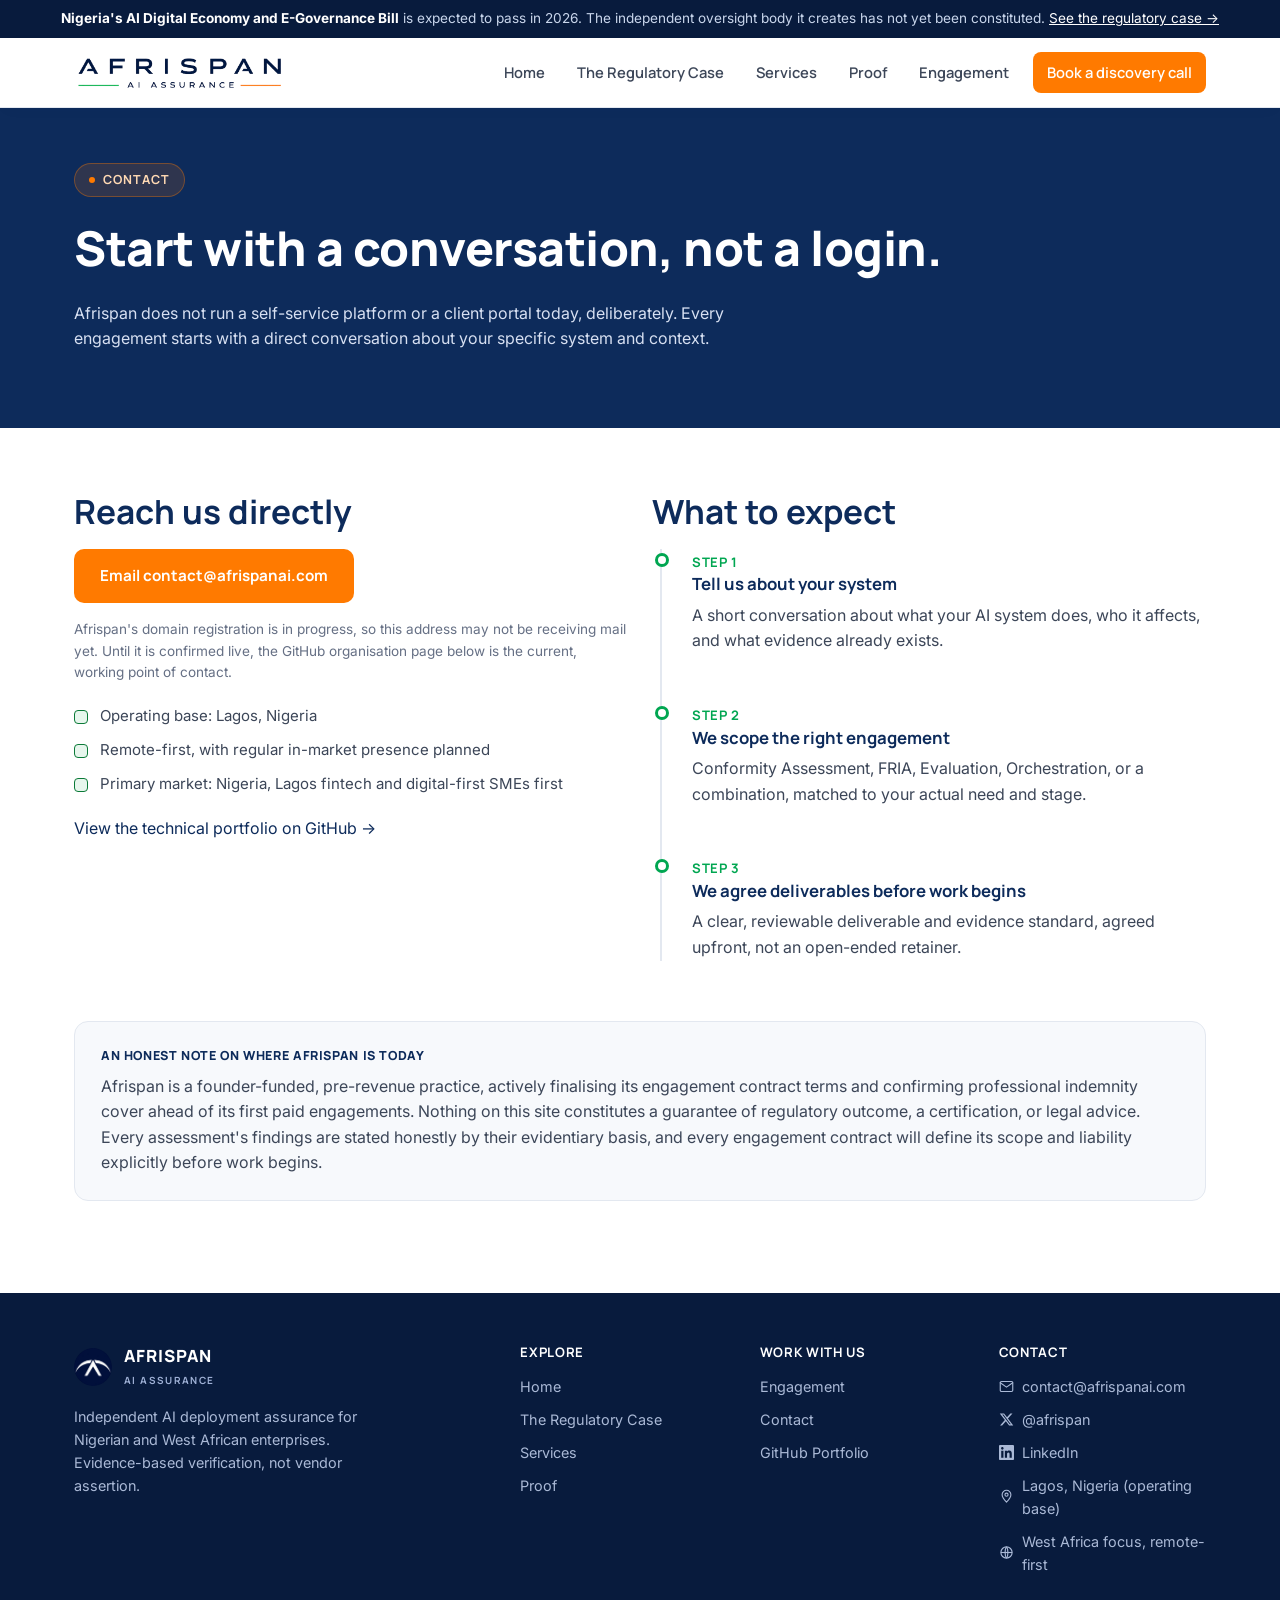
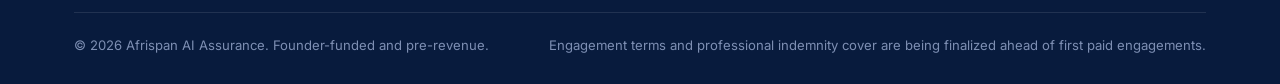
==== contact.html @ 1dac9710 "Remove logo background for a seamless header blend The cropped wordmark still carried a flat near-wh" ====
<!doctype html>
<html lang="en">
<head>
<meta charset="utf-8">
<meta name="viewport" content="width=device-width, initial-scale=1">
<title>Contact | Afrispan AI Assurance</title>
<meta name="description" content="Start a conversation about your AI system with Afrispan AI Assurance. No client portal, no signup form, just a direct discovery conversation.">
<link rel="icon" type="image/png" sizes="32x32" href="assets/images/favicon-32.png">
<link rel="icon" type="image/png" sizes="16x16" href="assets/images/favicon-16.png">
<link rel="apple-touch-icon" sizes="180x180" href="assets/images/favicon-180.png">
<meta property="og:title" content="Contact | Afrispan AI Assurance">
<meta property="og:description" content="Start a conversation about your AI system with Afrispan AI Assurance. No client portal, no signup form, just a direct discovery conversation.">
<meta property="og:type" content="website">
<meta property="og:image" content="assets/images/favicon-512.png">
<link rel="preconnect" href="https://fonts.googleapis.com">
<link rel="preconnect" href="https://fonts.gstatic.com" crossorigin>
<link href="https://fonts.googleapis.com/css2?family=Manrope:wght@500;600;700;800&family=Inter:wght@400;500;600;700&family=Source+Serif+4:opsz,wght@8..60,400;8..60,600&display=swap" rel="stylesheet">
<link rel="stylesheet" href="css/style.css">
</head>
<body>
<a class="skip-link" href="#main">Skip to content</a>
<div class="status-banner">
  <span><strong>Nigeria's AI Digital Economy and E-Governance Bill</strong> is expected to pass in 2026. The independent oversight body it creates has not yet been constituted. <a href="regulatory-case.html" style="color:#fff;text-decoration:underline;">See the regulatory case &rarr;</a></span>
</div>
<header class="site-header">
  <div class="nav-inner">
    <a class="brand" href="index.html" aria-label="Afrispan AI Assurance home">
      <img class="wordmark" src="assets/images/afrispan-wordmark-new-light-transparent.png" alt="Afrispan AI Assurance">
    </a>
    <button class="nav-toggle" aria-label="Toggle navigation" aria-expanded="false">
      <svg viewBox="0 0 24 24" fill="none" stroke="currentColor" stroke-width="2" stroke-linecap="round"><line x1="3" y1="6" x2="21" y2="6"/><line x1="3" y1="12" x2="21" y2="12"/><line x1="3" y1="18" x2="21" y2="18"/></svg>
    </button>
    <nav class="primary-nav" aria-label="Primary">
      <a href="index.html">Home</a>
      <a href="regulatory-case.html">The Regulatory Case</a>
      <a href="services.html">Services</a>
      <a href="proof.html">Proof</a>
      <a href="engagement.html">Engagement</a>
      <a class="nav-cta" href="contact.html">Book a discovery call</a>
    </nav>
  </div>
</header>
<main id="main">

<section class="hero-page section-navy">
  <div class="container">
    <span class="eyebrow">Contact</span>
    <h1>Start with a conversation, not a login.</h1>
    <p class="lede">Afrispan does not run a self-service platform or a client portal today, deliberately. Every engagement starts with a direct conversation about your specific system and context.</p>
  </div>
</section>

<section>
  <div class="container">
    <div class="grid grid-2">
      <div>
        <h2>Reach us directly</h2>
        <p><a class="btn btn-primary" href="mailto:contact@afrispanai.com">Email contact@afrispanai.com</a></p>
        <p class="small-note">Afrispan's domain registration is in progress, so this address may not be receiving mail yet. Until it is confirmed live, the GitHub organisation page below is the current, working point of contact.</p>
        <ul class="tier-list" style="margin-top:20px;">
          <li>Operating base: Lagos, Nigeria</li>
          <li>Remote-first, with regular in-market presence planned</li>
          <li>Primary market: Nigeria, Lagos fintech and digital-first SMEs first</li>
        </ul>
        <p style="margin-top:20px;"><a href="https://github.com/Afrispan-AI/ai-governance-suite" target="_blank" rel="noopener">View the technical portfolio on GitHub &rarr;</a></p>
      </div>
      <div>
        <h2>What to expect</h2>
        <div class="timeline">
          <div class="timeline-item">
            <span class="timeline-date">Step 1</span>
            <h4>Tell us about your system</h4>
            <p>A short conversation about what your AI system does, who it affects, and what evidence already exists.</p>
          </div>
          <div class="timeline-item">
            <span class="timeline-date">Step 2</span>
            <h4>We scope the right engagement</h4>
            <p>Conformity Assessment, FRIA, Evaluation, Orchestration, or a combination, matched to your actual need and stage.</p>
          </div>
          <div class="timeline-item">
            <span class="timeline-date">Step 3</span>
            <h4>We agree deliverables before work begins</h4>
            <p>A clear, reviewable deliverable and evidence standard, agreed upfront, not an open-ended retainer.</p>
          </div>
        </div>
      </div>
    </div>

    <div class="callout" style="margin-top:44px;">
      <span class="callout-label">An honest note on where Afrispan is today</span>
      <p>Afrispan is a founder-funded, pre-revenue practice, actively finalising its engagement contract terms and confirming professional indemnity cover ahead of its first paid engagements. Nothing on this site constitutes a guarantee of regulatory outcome, a certification, or legal advice. Every assessment's findings are stated honestly by their evidentiary basis, and every engagement contract will define its scope and liability explicitly before work begins.</p>
    </div>
  </div>
</section>
</main>
<footer class="site-footer">
  <div class="container">
    <div class="footer-grid">
      <div>
        <div class="footer-brand">
          <img src="assets/images/afrispan-badge-circle.png" alt="" style="width:38px;height:38px;border-radius:50%;">
          <span>AFRISPAN<br><small>AI ASSURANCE</small></span>
        </div>
        <p style="color:#AAB9D6; max-width: 320px;">Independent AI deployment assurance for Nigerian and West African enterprises. Evidence-based verification, not vendor assertion.</p>
      </div>
      <div>
        <h4>Explore</h4>
        <ul>
          <li><a href="index.html">Home</a></li>
          <li><a href="regulatory-case.html">The Regulatory Case</a></li>
          <li><a href="services.html">Services</a></li>
          <li><a href="proof.html">Proof</a></li>
        </ul>
      </div>
      <div>
        <h4>Work With Us</h4>
        <ul>
          <li><a href="engagement.html">Engagement</a></li>
          <li><a href="contact.html">Contact</a></li>
          <li><a href="https://github.com/Afrispan-AI/ai-governance-suite" target="_blank" rel="noopener">GitHub Portfolio</a></li>
        </ul>
      </div>
      <div>
        <h4>Contact</h4>
        <ul>
          <li><a href="mailto:contact@afrispanai.com"><svg class="footer-icon" viewBox="0 0 24 24" fill="none" stroke="currentColor" stroke-width="1.8" stroke-linecap="round" stroke-linejoin="round"><rect x="2" y="4" width="20" height="16" rx="2"/><path d="m22 6-10 7L2 6"/></svg>contact@afrispanai.com</a></li>
          <li><a href="https://x.com/afrispan" target="_blank" rel="noopener"><svg class="footer-icon" viewBox="0 0 24 24" fill="currentColor"><path d="M18.244 2.25h3.308l-7.227 8.26 8.502 11.24H16.17l-5.214-6.817L4.99 21.75H1.68l7.73-8.835L1.254 2.25H8.08l4.713 6.231zm-1.161 17.52h1.833L7.084 4.126H5.117z"/></svg>@afrispan</a></li>
          <li><a href="https://linkedin.com/company/afrispan-data-labs" target="_blank" rel="noopener"><svg class="footer-icon" viewBox="0 0 24 24" fill="currentColor"><path d="M20.447 20.452h-3.554v-5.569c0-1.328-.027-3.037-1.852-3.037-1.853 0-2.136 1.445-2.136 2.939v5.667H9.351V9h3.414v1.561h.046c.477-.9 1.637-1.85 3.37-1.85 3.601 0 4.267 2.37 4.267 5.455v6.286zM5.337 7.433c-1.144 0-2.063-.926-2.063-2.065 0-1.138.92-2.063 2.063-2.063 1.14 0 2.064.925 2.064 2.063 0 1.139-.925 2.065-2.064 2.065zm1.782 13.019H3.555V9h3.564v11.452zM22.225 0H1.771C.792 0 0 .774 0 1.729v20.542C0 23.227.792 24 1.771 24h20.451C23.2 24 24 23.227 24 22.271V1.729C24 .774 23.2 0 22.222 0h.003z"/></svg>LinkedIn</a></li>
          <li><svg class="footer-icon" viewBox="0 0 24 24" fill="none" stroke="currentColor" stroke-width="1.8" stroke-linecap="round" stroke-linejoin="round"><path d="M12 21s7-7.5 7-12a7 7 0 1 0-14 0c0 4.5 7 12 7 12z"/><circle cx="12" cy="9" r="2.5"/></svg>Lagos, Nigeria (operating base)</li>
          <li><svg class="footer-icon" viewBox="0 0 24 24" fill="none" stroke="currentColor" stroke-width="1.8"><circle cx="12" cy="12" r="9"/><path d="M3 12h18"/><path d="M12 3c3 3.2 3 14.8 0 18"/><path d="M12 3c-3 3.2-3 14.8 0 18"/></svg>West Africa focus, remote-first</li>
        </ul>
      </div>
    </div>
    <div class="footer-bottom">
      <span>&copy; 2026 Afrispan AI Assurance. Founder-funded and pre-revenue.</span>
      <span>Engagement terms and professional indemnity cover are being finalized ahead of first paid engagements.</span>
    </div>
  </div>
</footer>
<script src="js/main.js"></script>
</body>
</html>
---- css/style.css ----
/* ==========================================================================
   Afrispan AI Assurance, shared design system
   Colors: Deep Navy #0D2B5B (primary), Emerald Green #00A651 (accent),
   Sunrise Orange #FF7A00 (accent). Headlines: Manrope. Body: Inter.
   Long-form: Source Serif 4.
   ========================================================================== */

:root {
  --navy: #0D2B5B;
  --navy-dark: #081b3d;
  --navy-mid: #163c78;
  --green: #00A651;
  --orange: #FF7A00;
  --white: #FFFFFF;
  --off-white: #F7F9FC;
  --paper: #EEF2F8;
  --ink: #101828;
  --ink-soft: #3C4658;
  --ink-muted: #667085;
  --line: #E3E8F0;
  --status-proven-bg: #E7F6ED;
  --status-proven-fg: #0B7A38;
  --status-building-bg: #FFF1E0;
  --status-building-fg: #B25A00;
  --status-planned-bg: #EEF1F7;
  --status-planned-fg: #47506B;
  --max-width: 1180px;
  --radius: 14px;
  --radius-sm: 8px;
  --shadow-card: 0 1px 2px rgba(13,43,91,0.06), 0 8px 24px -12px rgba(13,43,91,0.18);
}

*, *::before, *::after { box-sizing: border-box; }

html { scroll-behavior: smooth; }

body {
  margin: 0;
  font-family: 'Inter', -apple-system, BlinkMacSystemFont, 'Segoe UI', sans-serif;
  color: var(--ink);
  background: var(--white);
  line-height: 1.6;
  font-size: 16px;
  -webkit-font-smoothing: antialiased;
}

h1, h2, h3, h4 {
  font-family: 'Manrope', 'Inter', sans-serif;
  color: var(--navy);
  line-height: 1.2;
  margin: 0 0 0.5em 0;
  font-weight: 700;
}

h1 { font-size: clamp(2rem, 4vw, 3rem); font-weight: 800; letter-spacing: -0.01em; }
h2 { font-size: clamp(1.5rem, 2.6vw, 2.1rem); }
h3 { font-size: 1.3rem; }
h4 { font-size: 1.05rem; }

p { margin: 0 0 1em 0; color: var(--ink-soft); }

a { color: var(--navy); text-decoration: none; }
a:hover { text-decoration: underline; }

.serif {
  font-family: 'Source Serif 4', Georgia, serif;
}

img { max-width: 100%; display: block; }

.container {
  max-width: var(--max-width);
  margin: 0 auto;
  padding: 0 24px;
}

.visually-hidden {
  position: absolute;
  width: 1px; height: 1px;
  overflow: hidden;
  clip: rect(0,0,0,0);
  white-space: nowrap;
}

/* ---------- Skip link ---------- */
.skip-link {
  position: absolute;
  left: -999px;
  top: 0;
  background: var(--navy);
  color: var(--white);
  padding: 10px 16px;
  z-index: 1000;
  border-radius: 0 0 8px 0;
}
.skip-link:focus {
  left: 0;
}

/* ---------- Top banner (status strip) ---------- */
.status-banner {
  background: var(--navy-dark);
  color: #C9D6EC;
  font-size: 0.85rem;
  text-align: center;
  padding: 8px 16px;
}
.status-banner strong { color: var(--white); }

/* ---------- Header / Nav ---------- */
header.site-header {
  background: var(--white);
  position: sticky;
  top: 0;
  z-index: 100;
  box-shadow: 0 1px 0 var(--line), 0 4px 16px -8px rgba(13,43,91,0.12);
}

.nav-inner {
  max-width: var(--max-width);
  margin: 0 auto;
  padding: 14px 24px;
  display: flex;
  align-items: center;
  justify-content: space-between;
  gap: 24px;
}

.brand {
  display: flex;
  align-items: center;
  gap: 10px;
  flex-shrink: 0;
}

.brand img.wordmark {
  height: 38px;
  width: auto;
  display: block;
}

nav.primary-nav {
  display: flex;
  align-items: center;
  gap: 4px;
}

nav.primary-nav a {
  color: var(--ink-soft);
  font-family: 'Manrope', sans-serif;
  font-weight: 600;
  font-size: 0.92rem;
  padding: 9px 14px;
  border-radius: 8px;
  transition: background 0.15s ease, color 0.15s ease;
  white-space: nowrap;
}

nav.primary-nav a:hover {
  background: var(--paper);
  color: var(--navy);
  text-decoration: none;
}

nav.primary-nav a.active {
  background: var(--paper);
  color: var(--navy);
}

.nav-cta {
  background: var(--orange) !important;
  color: var(--white) !important;
  margin-left: 6px;
}
.nav-cta:hover {
  background: #e66d00 !important;
  color: var(--white) !important;
}

.nav-toggle {
  display: none;
  background: transparent;
  border: 1px solid var(--line);
  border-radius: 8px;
  color: var(--navy);
  width: 42px;
  height: 38px;
  align-items: center;
  justify-content: center;
  cursor: pointer;
}
.nav-toggle svg { width: 20px; height: 20px; }

@media (max-width: 860px) {
  nav.primary-nav {
    position: absolute;
    top: 100%;
    left: 0;
    right: 0;
    background: var(--white);
    flex-direction: column;
    align-items: stretch;
    padding: 8px 16px 16px;
    gap: 2px;
    display: none;
    border-top: 1px solid var(--line);
    box-shadow: 0 12px 24px -12px rgba(13,43,91,0.2);
  }
  nav.primary-nav.open { display: flex; }
  nav.primary-nav a { padding: 12px 10px; }
  .nav-cta { margin-left: 0; text-align: center; margin-top: 6px; }
  .nav-toggle { display: flex; }
}

/* ---------- Hero ---------- */
.hero {
  background: linear-gradient(160deg, var(--navy) 0%, var(--navy-mid) 65%, var(--navy) 100%);
  color: var(--white);
  padding: 76px 0 84px;
  position: relative;
  overflow: hidden;
}

.hero::after {
  content: "";
  position: absolute;
  right: -120px;
  top: -120px;
  width: 420px;
  height: 420px;
  border-radius: 50%;
  background: radial-gradient(circle, rgba(0,166,81,0.16) 0%, rgba(0,166,81,0) 70%);
}

.hero .container { position: relative; z-index: 1; }

.eyebrow {
  display: inline-flex;
  align-items: center;
  gap: 8px;
  font-family: 'Manrope', sans-serif;
  font-weight: 700;
  font-size: 0.78rem;
  letter-spacing: 0.08em;
  text-transform: uppercase;
  color: #FFD9B3;
  background: rgba(255,122,0,0.14);
  border: 1px solid rgba(255,122,0,0.35);
  padding: 6px 14px;
  border-radius: 999px;
  margin-bottom: 22px;
}
.eyebrow::before {
  content: "";
  width: 6px; height: 6px;
  border-radius: 50%;
  background: var(--orange);
  flex-shrink: 0;
}

.hero h1 { color: var(--white); max-width: 820px; }
.hero .lede {
  color: #D7E0F2;
  font-size: 1.15rem;
  max-width: 680px;
  margin-top: 18px;
}

.hero-ctas {
  display: flex;
  flex-wrap: wrap;
  gap: 14px;
  margin-top: 32px;
}

.hero-page {
  padding: 56px 0 60px;
}
.hero-page .lede { color: #D7E0F2; max-width: 720px; margin-top: 14px; }

/* ---------- Buttons ---------- */
.btn {
  display: inline-flex;
  align-items: center;
  gap: 8px;
  font-family: 'Manrope', sans-serif;
  font-weight: 700;
  font-size: 0.95rem;
  padding: 13px 24px;
  border-radius: 10px;
  border: 2px solid transparent;
  cursor: pointer;
  transition: transform 0.12s ease, background 0.15s ease, border-color 0.15s ease;
}
.btn:hover { text-decoration: none; }

.btn-primary {
  background: var(--orange);
  color: var(--white);
}
.btn-primary:hover { background: #e66d00; color: var(--white); }

.btn-secondary {
  background: transparent;
  color: var(--white);
  border-color: rgba(255,255,255,0.55);
}
.btn-secondary:hover { background: rgba(255,255,255,0.1); color: var(--white); border-color: var(--white); }

.btn-light {
  background: var(--white);
  color: var(--navy);
}
.btn-light:hover { background: var(--off-white); color: var(--navy); }

.btn-outline-navy {
  background: transparent;
  color: var(--navy);
  border-color: var(--navy);
}
.btn-outline-navy:hover { background: var(--navy); color: var(--white); }

/* ---------- Sections ---------- */
section { padding: 64px 0; }
section.tight { padding: 44px 0; }
.section-alt { background: var(--off-white); }
.section-paper { background: var(--paper); }
.section-navy { background: var(--navy); color: var(--white); }
.section-navy h1, .section-navy h2, .section-navy h3, .section-navy h4 { color: var(--white); }
.section-navy p { color: #D7E0F2; }

.section-head {
  max-width: 760px;
  margin: 0 0 40px 0;
}
.section-head.center { margin-left: auto; margin-right: auto; text-align: center; }
.kicker {
  font-family: 'Manrope', sans-serif;
  font-weight: 700;
  font-size: 0.78rem;
  letter-spacing: 0.09em;
  text-transform: uppercase;
  color: var(--green);
  margin-bottom: 10px;
  display: block;
}

/* ---------- Cards / grids ---------- */
.grid {
  display: grid;
  gap: 24px;
}
.grid-2 { grid-template-columns: repeat(2, 1fr); }
.grid-3 { grid-template-columns: repeat(3, 1fr); }
@media (max-width: 860px) {
  .grid-2, .grid-3 { grid-template-columns: 1fr; }
}

.card {
  background: var(--white);
  border: 1px solid var(--line);
  border-radius: var(--radius);
  padding: 28px;
  box-shadow: var(--shadow-card);
}

.card-flat {
  background: var(--white);
  border: 1px solid var(--line);
  border-radius: var(--radius);
  padding: 28px;
}

.icon-badge {
  width: 46px; height: 46px;
  border-radius: 12px;
  background: var(--paper);
  display: flex;
  align-items: center;
  justify-content: center;
  margin-bottom: 16px;
  color: var(--navy);
}
.icon-badge svg { width: 24px; height: 24px; }

/* ---------- Status tags ---------- */
.status-tag {
  display: inline-flex;
  align-items: center;
  gap: 6px;
  font-family: 'Manrope', sans-serif;
  font-weight: 700;
  font-size: 0.72rem;
  letter-spacing: 0.04em;
  text-transform: uppercase;
  padding: 4px 10px;
  border-radius: 999px;
}
.status-tag::before { content: ""; width: 6px; height: 6px; border-radius: 50%; }

.status-proven { background: var(--status-proven-bg); color: var(--status-proven-fg); }
.status-proven::before { background: var(--status-proven-fg); }

.status-building { background: var(--status-building-bg); color: var(--status-building-fg); }
.status-building::before { background: var(--status-building-fg); }

.status-planned { background: var(--status-planned-bg); color: var(--status-planned-fg); }
.status-planned::before { background: var(--status-planned-fg); }

/* ---------- Stat strip ---------- */
.stat-strip {
  display: grid;
  grid-template-columns: repeat(4, 1fr);
  gap: 24px;
  margin-top: 8px;
}
@media (max-width: 860px) {
  .stat-strip { grid-template-columns: repeat(2, 1fr); }
}
.stat {
  border-left: 3px solid var(--green);
  padding-left: 16px;
}
.stat .num {
  font-family: 'Manrope', sans-serif;
  font-weight: 800;
  font-size: 1.7rem;
  color: var(--navy);
  display: block;
}
.stat .label {
  font-size: 0.86rem;
  color: var(--ink-muted);
}
.section-navy .stat .label { color: #B9C7E5; }
.section-navy .stat .num { color: var(--white); }

/* ---------- Callout boxes ---------- */
.callout {
  border: 1px solid var(--line);
  background: var(--off-white);
  border-radius: var(--radius);
  padding: 24px 26px;
  margin: 28px 0;
}
.callout.callout-green { border-color: #BFE7CE; background: var(--status-proven-bg); }
.callout.callout-orange { border-color: #FFD3A6; background: #FFF6EC; }
.callout-label {
  font-family: 'Manrope', sans-serif;
  font-weight: 800;
  font-size: 0.78rem;
  letter-spacing: 0.05em;
  text-transform: uppercase;
  color: var(--navy);
  display: block;
  margin-bottom: 8px;
}
.callout p:last-child { margin-bottom: 0; }

/* ---------- Timeline ---------- */
.timeline {
  border-left: 2px solid var(--line);
  margin-left: 8px;
  padding-left: 30px;
}
.timeline-item {
  position: relative;
  padding-bottom: 32px;
}
.timeline-item:last-child { padding-bottom: 0; }
.timeline-item::before {
  content: "";
  position: absolute;
  left: -37px;
  top: 4px;
  width: 14px; height: 14px;
  border-radius: 50%;
  background: var(--white);
  border: 3px solid var(--green);
}
.timeline-item.is-gap::before { border-color: var(--orange); }
.timeline-date {
  font-family: 'Manrope', sans-serif;
  font-weight: 700;
  font-size: 0.82rem;
  color: var(--green);
  text-transform: uppercase;
  letter-spacing: 0.04em;
}
.timeline-item.is-gap .timeline-date { color: var(--orange); }

/* ---------- Service line blocks ---------- */
.service-block {
  padding: 48px 0;
  border-bottom: 1px solid var(--line);
  scroll-margin-top: 90px;
}
.service-block:last-child { border-bottom: none; }
.service-number {
  font-family: 'Manrope', sans-serif;
  font-weight: 800;
  font-size: 0.85rem;
  color: var(--green);
  letter-spacing: 0.05em;
  text-transform: uppercase;
  margin-bottom: 10px;
  display: block;
}
.service-head {
  display: flex;
  align-items: flex-start;
  justify-content: space-between;
  gap: 16px;
  flex-wrap: wrap;
}

/* ---------- Table ---------- */
.table-wrap { overflow-x: auto; margin: 24px 0; border-radius: var(--radius); border: 1px solid var(--line); }
table.data-table {
  border-collapse: collapse;
  width: 100%;
  min-width: 560px;
  font-size: 0.92rem;
}
table.data-table th, table.data-table td {
  padding: 12px 16px;
  text-align: left;
  border-bottom: 1px solid var(--line);
}
table.data-table th {
  background: var(--navy);
  color: var(--white);
  font-family: 'Manrope', sans-serif;
  font-weight: 700;
  font-size: 0.82rem;
  text-transform: uppercase;
  letter-spacing: 0.03em;
}
table.data-table tr:last-child td { border-bottom: none; }
table.data-table tr:nth-child(even) td { background: var(--off-white); }

/* ---------- Anchor quick-nav (Services / on-page contents) ---------- */
.jump-nav {
  display: flex;
  flex-wrap: wrap;
  gap: 10px;
  margin-top: 24px;
}
.jump-nav a {
  font-family: 'Manrope', sans-serif;
  font-weight: 600;
  font-size: 0.85rem;
  background: var(--white);
  border: 1px solid var(--line);
  color: var(--navy);
  padding: 8px 14px;
  border-radius: 999px;
}
.jump-nav a:hover { background: var(--paper); text-decoration: none; }
.section-navy .jump-nav a { background: rgba(255,255,255,0.06); border-color: rgba(255,255,255,0.25); color: var(--white); }
.section-navy .jump-nav a:hover { background: rgba(255,255,255,0.14); }

/* ---------- Pricing / engagement tiers ---------- */
.tier-card {
  background: var(--white);
  border: 1px solid var(--line);
  border-radius: var(--radius);
  padding: 30px;
  display: flex;
  flex-direction: column;
  gap: 14px;
}
.tier-card.featured {
  border-color: var(--green);
  box-shadow: 0 0 0 1px var(--green), var(--shadow-card);
}
.tier-name { font-family: 'Manrope', sans-serif; font-weight: 800; color: var(--navy); font-size: 1.15rem; }
.tier-for { font-size: 0.88rem; color: var(--ink-muted); }
.tier-price {
  font-family: 'Manrope', sans-serif;
  font-weight: 700;
  font-size: 1rem;
  color: var(--navy);
  background: var(--paper);
  border-radius: var(--radius-sm);
  padding: 10px 14px;
}
.tier-list { list-style: none; margin: 0; padding: 0; display: flex; flex-direction: column; gap: 10px; }
.tier-list li { padding-left: 26px; position: relative; font-size: 0.94rem; color: var(--ink-soft); }
.tier-list li::before {
  content: "";
  position: absolute;
  left: 0; top: 6px;
  width: 14px; height: 14px;
  border-radius: 4px;
  background: var(--status-proven-bg);
  border: 1px solid var(--status-proven-fg);
}

/* ---------- Founder / people ---------- */
.founder-card {
  display: flex;
  gap: 28px;
  align-items: flex-start;
  flex-wrap: wrap;
}
.founder-badge {
  width: 116px; height: 116px;
  border-radius: 50%;
  overflow: hidden;
  flex-shrink: 0;
  border: 3px solid var(--paper);
  box-shadow: var(--shadow-card);
}
.founder-badge img { width: 100%; height: 100%; object-fit: cover; }
.founder-content { flex: 1; min-width: 260px; }
.founder-role { color: var(--green); font-family: 'Manrope', sans-serif; font-weight: 700; font-size: 0.9rem; margin-bottom: 6px; display: block; }

/* ---------- CTA band ---------- */
.cta-band {
  background: var(--navy);
  color: var(--white);
  border-radius: 20px;
  padding: 52px;
  text-align: center;
}
.cta-band h2 { color: var(--white); }
.cta-band p { color: #D7E0F2; max-width: 560px; margin-left: auto; margin-right: auto; }
.cta-band .hero-ctas { justify-content: center; }
@media (max-width: 640px) {
  .cta-band { padding: 36px 22px; border-radius: 16px; }
}

/* ---------- Footer ---------- */
footer.site-footer {
  background: var(--navy-dark);
  color: #AAB9D6;
  padding: 52px 0 28px;
  font-size: 0.9rem;
}
.footer-grid {
  display: grid;
  grid-template-columns: 2fr 1fr 1fr 1fr;
  gap: 32px;
  margin-bottom: 36px;
}
@media (max-width: 760px) {
  .footer-grid { grid-template-columns: 1fr 1fr; }
}
.footer-grid h4 {
  color: var(--white);
  font-size: 0.82rem;
  text-transform: uppercase;
  letter-spacing: 0.05em;
  margin-bottom: 14px;
}
.footer-grid ul { list-style: none; margin: 0; padding: 0; display: flex; flex-direction: column; gap: 10px; }
.footer-grid li { display: flex; align-items: center; gap: 8px; }
.footer-grid a { color: #AAB9D6; display: inline-flex; align-items: center; gap: 8px; }
.footer-grid a:hover { color: var(--white); }
.footer-icon { width: 15px; height: 15px; flex-shrink: 0; }
.footer-wordmark img { height: 30px; margin-bottom: 14px; }
.footer-brand {
  display: flex;
  align-items: center;
  gap: 12px;
  margin-bottom: 16px;
}
.footer-brand span {
  font-family: 'Manrope', sans-serif;
  font-weight: 800;
  font-size: 1.05rem;
  letter-spacing: 0.06em;
  color: var(--white);
  line-height: 1.3;
}
.footer-brand span small {
  font-family: 'Manrope', sans-serif;
  font-weight: 700;
  font-size: 0.62rem;
  letter-spacing: 0.14em;
  color: #9FB1D6;
}
.footer-bottom {
  border-top: 1px solid rgba(255,255,255,0.1);
  padding-top: 22px;
  display: flex;
  justify-content: space-between;
  flex-wrap: wrap;
  gap: 12px;
  font-size: 0.82rem;
  color: #7E8FB3;
}

/* ---------- Utility ---------- */
.mt-0 { margin-top: 0 !important; }
.text-center { text-align: center; }
.small-note { font-size: 0.85rem; color: var(--ink-muted); }
.divider { height: 1px; background: var(--line); margin: 40px 0; border: none; }
.badge-inline {
  display: inline-block;
  width: 28px; height: 28px;
  border-radius: 50%;
  overflow: hidden;
  vertical-align: middle;
  margin-right: 8px;
}
.badge-inline img { width: 100%; height: 100%; object-fit: cover; }
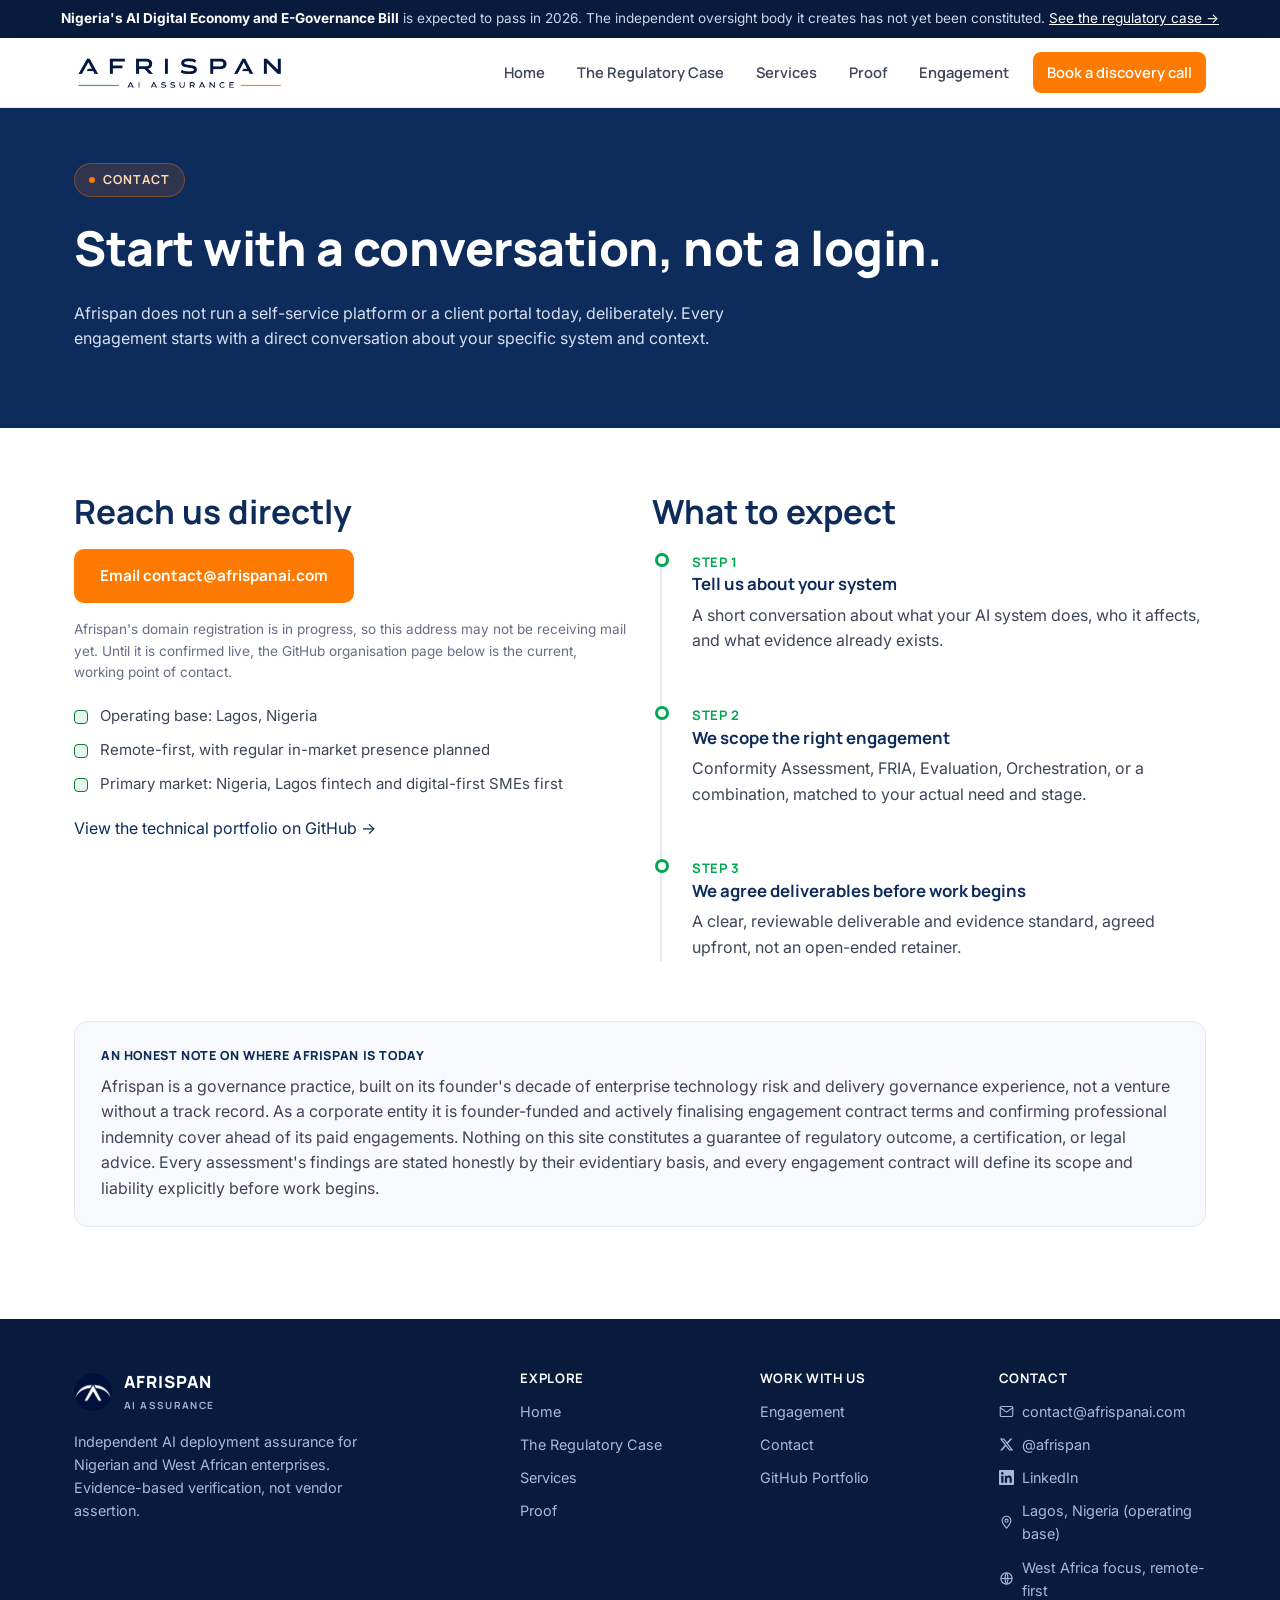
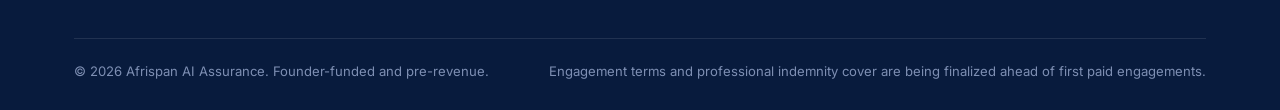
==== commit ca9202eb: "Sharpen four abstract claims with concrete, already-documented substance Replaces four passages that" ====
--- a/contact.html
+++ b/contact.html
@@ -88,7 +88,7 @@
 
     <div class="callout" style="margin-top:44px;">
       <span class="callout-label">An honest note on where Afrispan is today</span>
-      <p>Afrispan is a founder-funded, pre-revenue practice, actively finalising its engagement contract terms and confirming professional indemnity cover ahead of its first paid engagements. Nothing on this site constitutes a guarantee of regulatory outcome, a certification, or legal advice. Every assessment's findings are stated honestly by their evidentiary basis, and every engagement contract will define its scope and liability explicitly before work begins.</p>
+      <p>Afrispan is a governance practice, built on its founder's decade of enterprise technology risk and delivery governance experience, not a venture without a track record. As a corporate entity it is founder-funded and actively finalising engagement contract terms and confirming professional indemnity cover ahead of its paid engagements. Nothing on this site constitutes a guarantee of regulatory outcome, a certification, or legal advice. Every assessment's findings are stated honestly by their evidentiary basis, and every engagement contract will define its scope and liability explicitly before work begins.</p>
     </div>
   </div>
 </section>
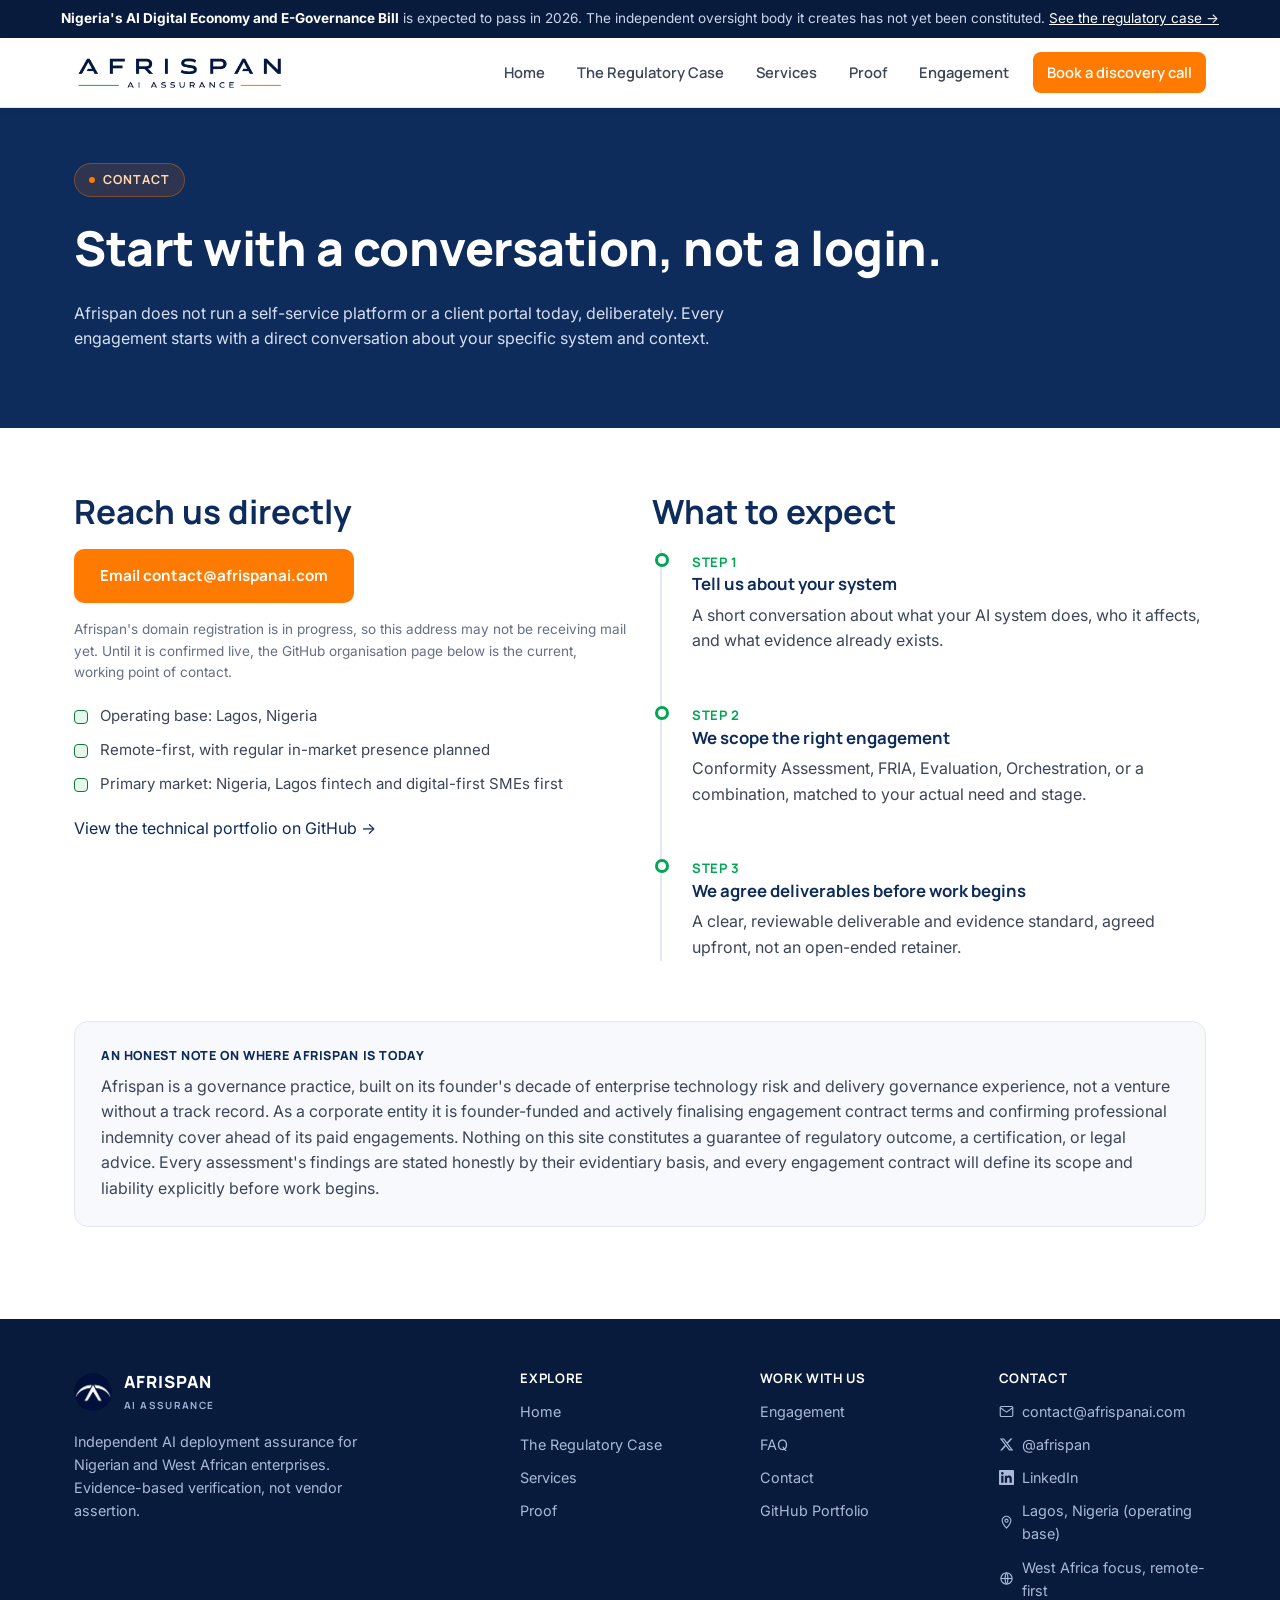
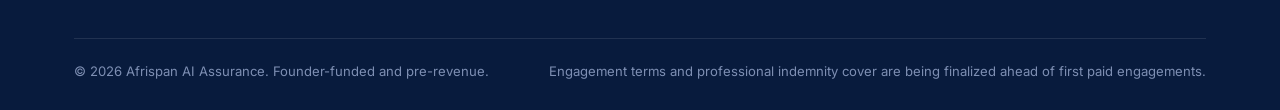
==== commit 17b72ad5: "Add FAQ section and AI Governance Gap Analysis service, renumber service lines New FAQ section on en" ====
--- a/contact.html
+++ b/contact.html
@@ -116,6 +116,7 @@
         <h4>Work With Us</h4>
         <ul>
           <li><a href="engagement.html">Engagement</a></li>
+          <li><a href="engagement.html#faq">FAQ</a></li>
           <li><a href="contact.html">Contact</a></li>
           <li><a href="https://github.com/Afrispan-AI/ai-governance-suite" target="_blank" rel="noopener">GitHub Portfolio</a></li>
         </ul>
@@ -125,7 +126,7 @@
         <ul>
           <li><a href="mailto:contact@afrispanai.com"><svg class="footer-icon" viewBox="0 0 24 24" fill="none" stroke="currentColor" stroke-width="1.8" stroke-linecap="round" stroke-linejoin="round"><rect x="2" y="4" width="20" height="16" rx="2"/><path d="m22 6-10 7L2 6"/></svg>contact@afrispanai.com</a></li>
           <li><a href="https://x.com/afrispan" target="_blank" rel="noopener"><svg class="footer-icon" viewBox="0 0 24 24" fill="currentColor"><path d="M18.244 2.25h3.308l-7.227 8.26 8.502 11.24H16.17l-5.214-6.817L4.99 21.75H1.68l7.73-8.835L1.254 2.25H8.08l4.713 6.231zm-1.161 17.52h1.833L7.084 4.126H5.117z"/></svg>@afrispan</a></li>
-          <li><a href="https://linkedin.com/company/afrispan-data-labs" target="_blank" rel="noopener"><svg class="footer-icon" viewBox="0 0 24 24" fill="currentColor"><path d="M20.447 20.452h-3.554v-5.569c0-1.328-.027-3.037-1.852-3.037-1.853 0-2.136 1.445-2.136 2.939v5.667H9.351V9h3.414v1.561h.046c.477-.9 1.637-1.85 3.37-1.85 3.601 0 4.267 2.37 4.267 5.455v6.286zM5.337 7.433c-1.144 0-2.063-.926-2.063-2.065 0-1.138.92-2.063 2.063-2.063 1.14 0 2.064.925 2.064 2.063 0 1.139-.925 2.065-2.064 2.065zm1.782 13.019H3.555V9h3.564v11.452zM22.225 0H1.771C.792 0 0 .774 0 1.729v20.542C0 23.227.792 24 1.771 24h20.451C23.2 24 24 23.227 24 22.271V1.729C24 .774 23.2 0 22.222 0h.003z"/></svg>LinkedIn</a></li>
+          <li><a href="https://linkedin.com/company/afrispan-ai" target="_blank" rel="noopener"><svg class="footer-icon" viewBox="0 0 24 24" fill="currentColor"><path d="M20.447 20.452h-3.554v-5.569c0-1.328-.027-3.037-1.852-3.037-1.853 0-2.136 1.445-2.136 2.939v5.667H9.351V9h3.414v1.561h.046c.477-.9 1.637-1.85 3.37-1.85 3.601 0 4.267 2.37 4.267 5.455v6.286zM5.337 7.433c-1.144 0-2.063-.926-2.063-2.065 0-1.138.92-2.063 2.063-2.063 1.14 0 2.064.925 2.064 2.063 0 1.139-.925 2.065-2.064 2.065zm1.782 13.019H3.555V9h3.564v11.452zM22.225 0H1.771C.792 0 0 .774 0 1.729v20.542C0 23.227.792 24 1.771 24h20.451C23.2 24 24 23.227 24 22.271V1.729C24 .774 23.2 0 22.222 0h.003z"/></svg>LinkedIn</a></li>
           <li><svg class="footer-icon" viewBox="0 0 24 24" fill="none" stroke="currentColor" stroke-width="1.8" stroke-linecap="round" stroke-linejoin="round"><path d="M12 21s7-7.5 7-12a7 7 0 1 0-14 0c0 4.5 7 12 7 12z"/><circle cx="12" cy="9" r="2.5"/></svg>Lagos, Nigeria (operating base)</li>
           <li><svg class="footer-icon" viewBox="0 0 24 24" fill="none" stroke="currentColor" stroke-width="1.8"><circle cx="12" cy="12" r="9"/><path d="M3 12h18"/><path d="M12 3c3 3.2 3 14.8 0 18"/><path d="M12 3c-3 3.2-3 14.8 0 18"/></svg>West Africa focus, remote-first</li>
         </ul>
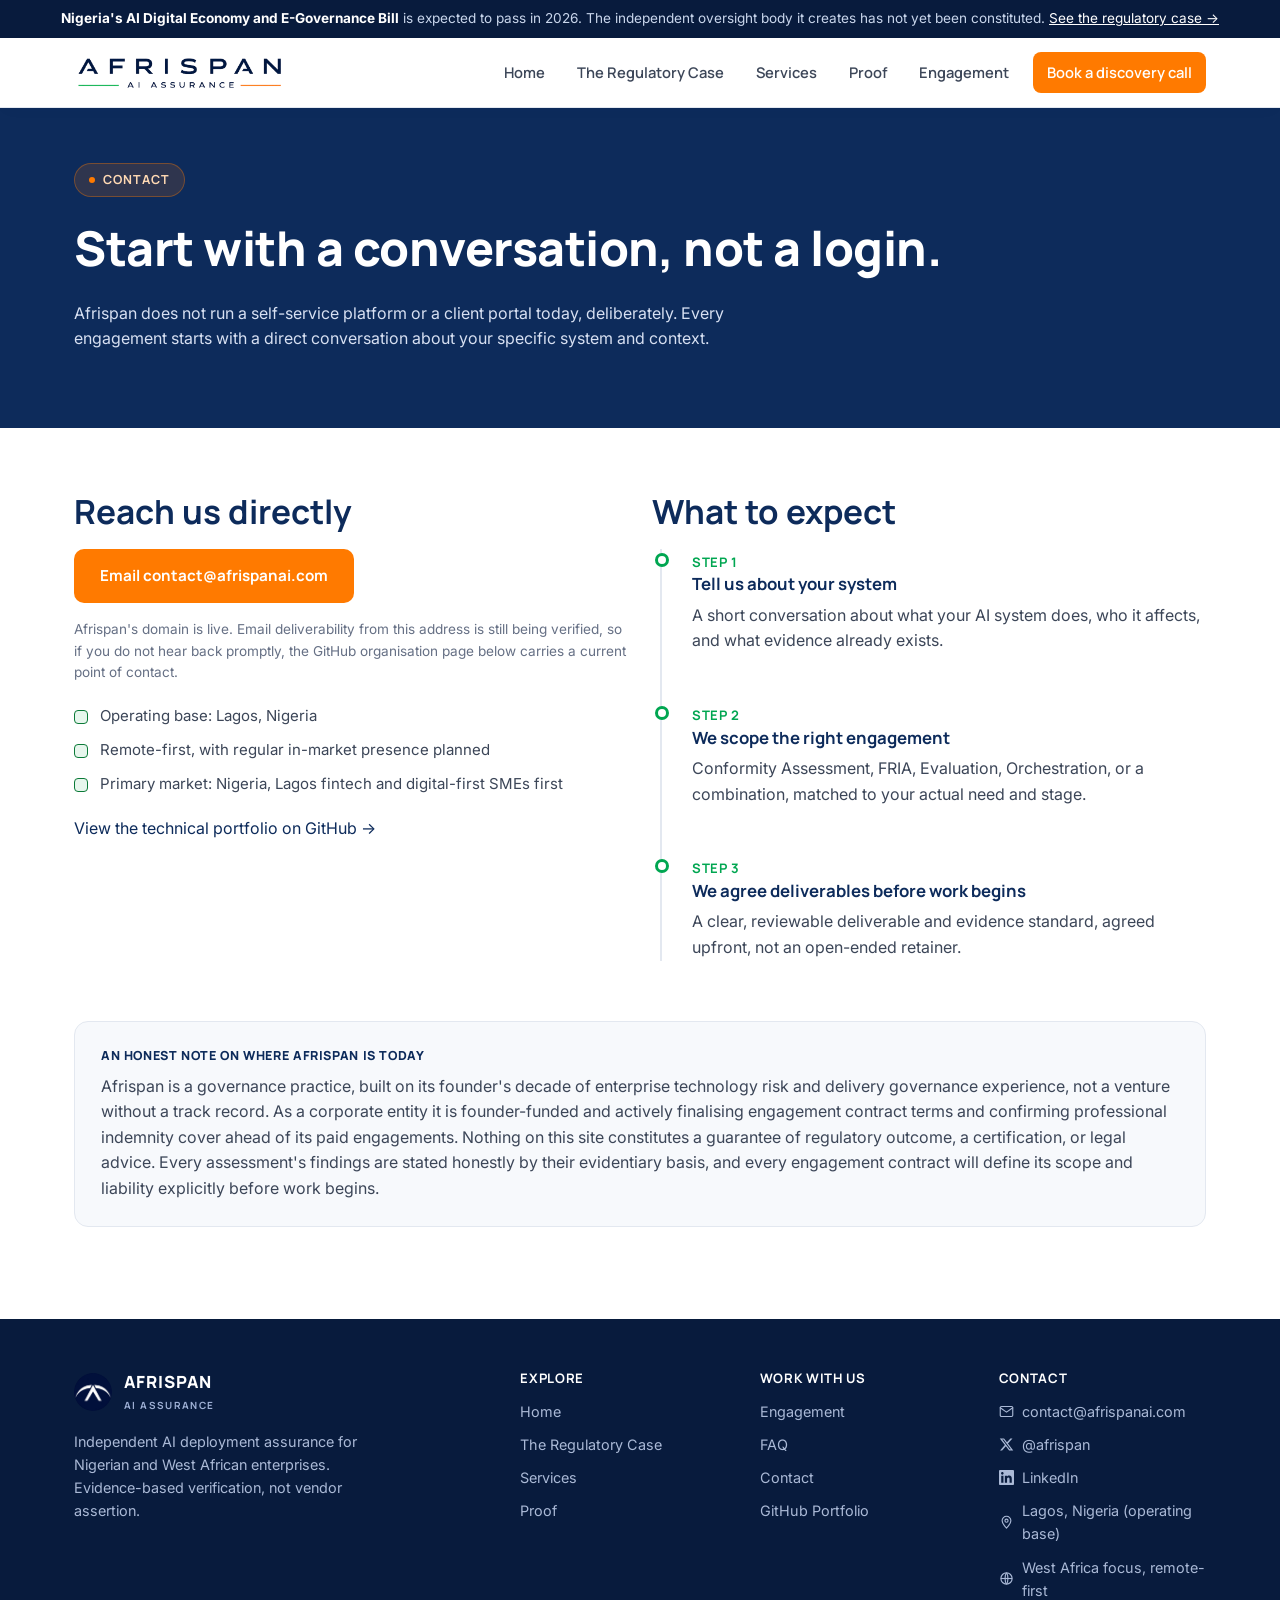
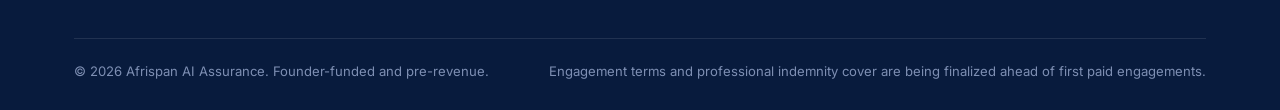
==== commit 840ae8ca: "Sync remaining stale domain/email references now that domain is live Contact page small-note updated" ====
--- a/contact.html
+++ b/contact.html
@@ -56,7 +56,7 @@
       <div>
         <h2>Reach us directly</h2>
         <p><a class="btn btn-primary" href="mailto:contact@afrispanai.com">Email contact@afrispanai.com</a></p>
-        <p class="small-note">Afrispan's domain registration is in progress, so this address may not be receiving mail yet. Until it is confirmed live, the GitHub organisation page below is the current, working point of contact.</p>
+        <p class="small-note">Afrispan's domain is live. Email deliverability from this address is still being verified, so if you do not hear back promptly, the GitHub organisation page below carries a current point of contact.</p>
         <ul class="tier-list" style="margin-top:20px;">
           <li>Operating base: Lagos, Nigeria</li>
           <li>Remote-first, with regular in-market presence planned</li>
--- a/css/style.css
+++ b/css/style.css
@@ -514,6 +514,34 @@
   flex-wrap: wrap;
 }
 
+/* ---------- FAQ ---------- */
+.faq-item {
+  padding: 22px 0;
+  border-bottom: 1px solid var(--line);
+  scroll-margin-top: 90px;
+}
+.faq-item:last-child { border-bottom: none; }
+.faq-item summary {
+  cursor: pointer;
+  list-style: none;
+  display: flex;
+  align-items: center;
+  justify-content: space-between;
+  gap: 16px;
+}
+.faq-item summary::-webkit-details-marker { display: none; }
+.faq-item summary h3 { margin: 0; }
+.faq-item summary::after {
+  content: "+";
+  font-family: 'Manrope', sans-serif;
+  font-size: 1.6rem;
+  font-weight: 400;
+  color: var(--navy);
+  flex-shrink: 0;
+}
+.faq-item[open] summary::after { content: "\2212"; }
+.faq-item .faq-answer { margin-top: 16px; }
+
 /* ---------- Table ---------- */
 .table-wrap { overflow-x: auto; margin: 24px 0; border-radius: var(--radius); border: 1px solid var(--line); }
 table.data-table {
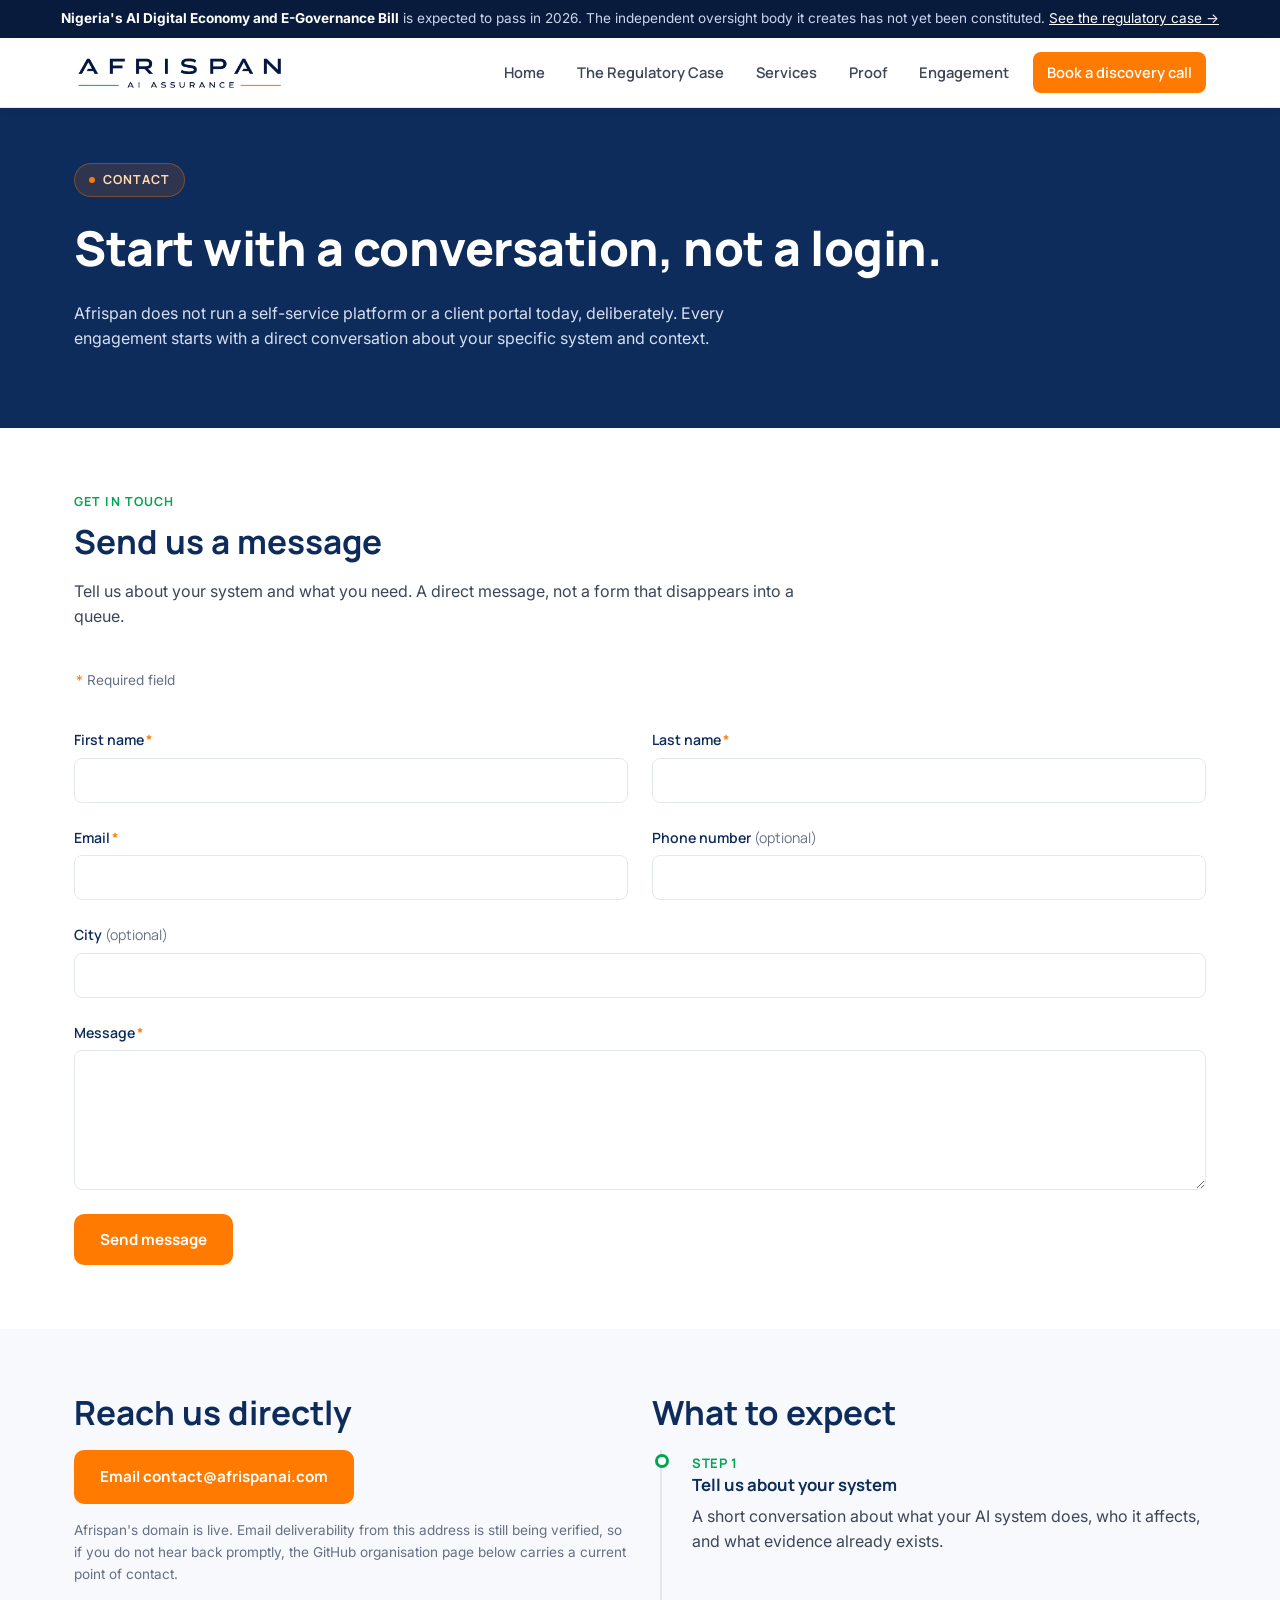
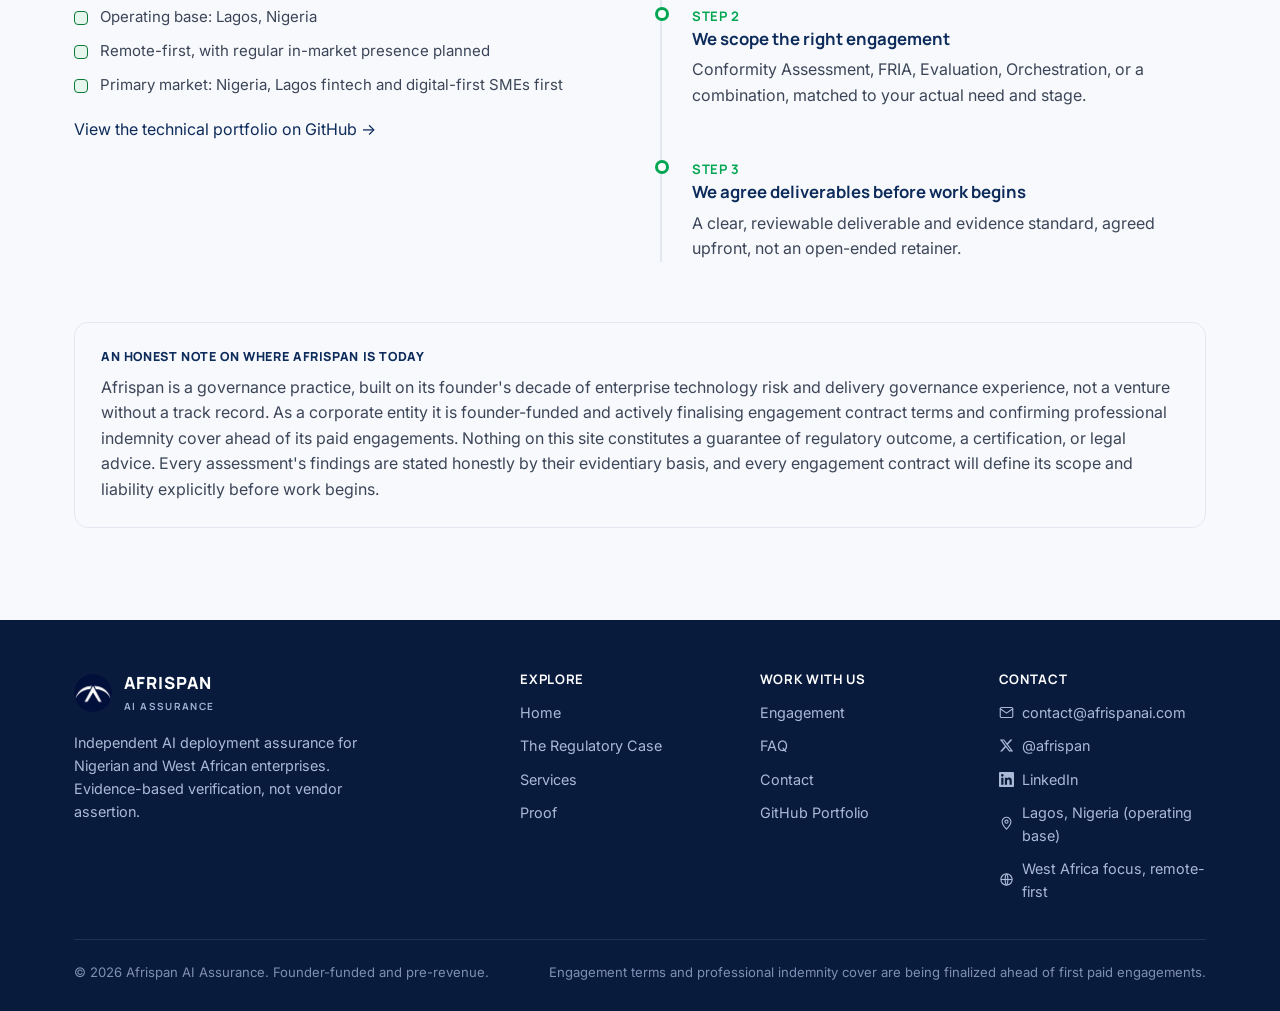
==== commit ca114954: "Fix contact form width and add required-field markers The form was wrapped in .card and given a one-" ====
--- a/contact.html
+++ b/contact.html
@@ -51,6 +51,52 @@
 </section>
 
 <section>
+  <div class="container">
+    <div class="section-head">
+      <span class="kicker">Get In Touch</span>
+      <h2>Send us a message</h2>
+      <p>Tell us about your system and what you need. A direct message, not a form that disappears into a queue.</p>
+    </div>
+    <form name="contact" method="POST" data-netlify="true" netlify-honeypot="bot-field" action="/thank-you.html" class="contact-form">
+      <input type="hidden" name="form-name" value="contact">
+      <p hidden>
+        <label>Don't fill this out if you're human: <input name="bot-field" tabindex="-1" autocomplete="off"></label>
+      </p>
+      <p class="small-note"><span class="required">*</span> Required field</p>
+      <div class="grid grid-2">
+        <div class="form-field">
+          <label for="firstName">First name<span class="required">*</span></label>
+          <input type="text" id="firstName" name="firstName" required>
+        </div>
+        <div class="form-field">
+          <label for="lastName">Last name<span class="required">*</span></label>
+          <input type="text" id="lastName" name="lastName" required>
+        </div>
+      </div>
+      <div class="grid grid-2">
+        <div class="form-field">
+          <label for="email">Email<span class="required">*</span></label>
+          <input type="email" id="email" name="email" required>
+        </div>
+        <div class="form-field">
+          <label for="phone">Phone number <span class="optional">(optional)</span></label>
+          <input type="tel" id="phone" name="phone">
+        </div>
+      </div>
+      <div class="form-field">
+        <label for="city">City <span class="optional">(optional)</span></label>
+        <input type="text" id="city" name="city">
+      </div>
+      <div class="form-field">
+        <label for="message">Message<span class="required">*</span></label>
+        <textarea id="message" name="message" required></textarea>
+      </div>
+      <button type="submit" class="btn btn-primary form-submit">Send message</button>
+    </form>
+  </div>
+</section>
+
+<section class="section-alt">
   <div class="container">
     <div class="grid grid-2">
       <div>
--- a/css/style.css
+++ b/css/style.css
@@ -542,6 +542,41 @@
 .faq-item[open] summary::after { content: "\2212"; }
 .faq-item .faq-answer { margin-top: 16px; }
 
+/* ---------- Contact form ---------- */
+.contact-form { display: flex; flex-direction: column; gap: 24px; }
+.form-field { display: flex; flex-direction: column; gap: 6px; }
+.form-field label {
+  font-family: 'Manrope', sans-serif;
+  font-weight: 600;
+  font-size: 0.88rem;
+  color: var(--navy);
+}
+.contact-form .required {
+  color: var(--orange);
+  margin-left: 2px;
+}
+.form-field label .optional {
+  font-weight: 400;
+  color: var(--ink-muted);
+}
+.form-field input, .form-field textarea {
+  font-family: 'Inter', sans-serif;
+  font-size: 0.96rem;
+  color: var(--ink);
+  background: var(--white);
+  border: 1px solid var(--line);
+  border-radius: var(--radius-sm);
+  padding: 12px 14px;
+  transition: border-color 0.15s ease, box-shadow 0.15s ease;
+}
+.form-field input:focus, .form-field textarea:focus {
+  outline: none;
+  border-color: var(--navy);
+  box-shadow: 0 0 0 3px rgba(13,43,91,0.12);
+}
+.form-field textarea { resize: vertical; min-height: 140px; font-family: inherit; }
+.form-submit { align-self: flex-start; }
+
 /* ---------- Table ---------- */
 .table-wrap { overflow-x: auto; margin: 24px 0; border-radius: var(--radius); border: 1px solid var(--line); }
 table.data-table {
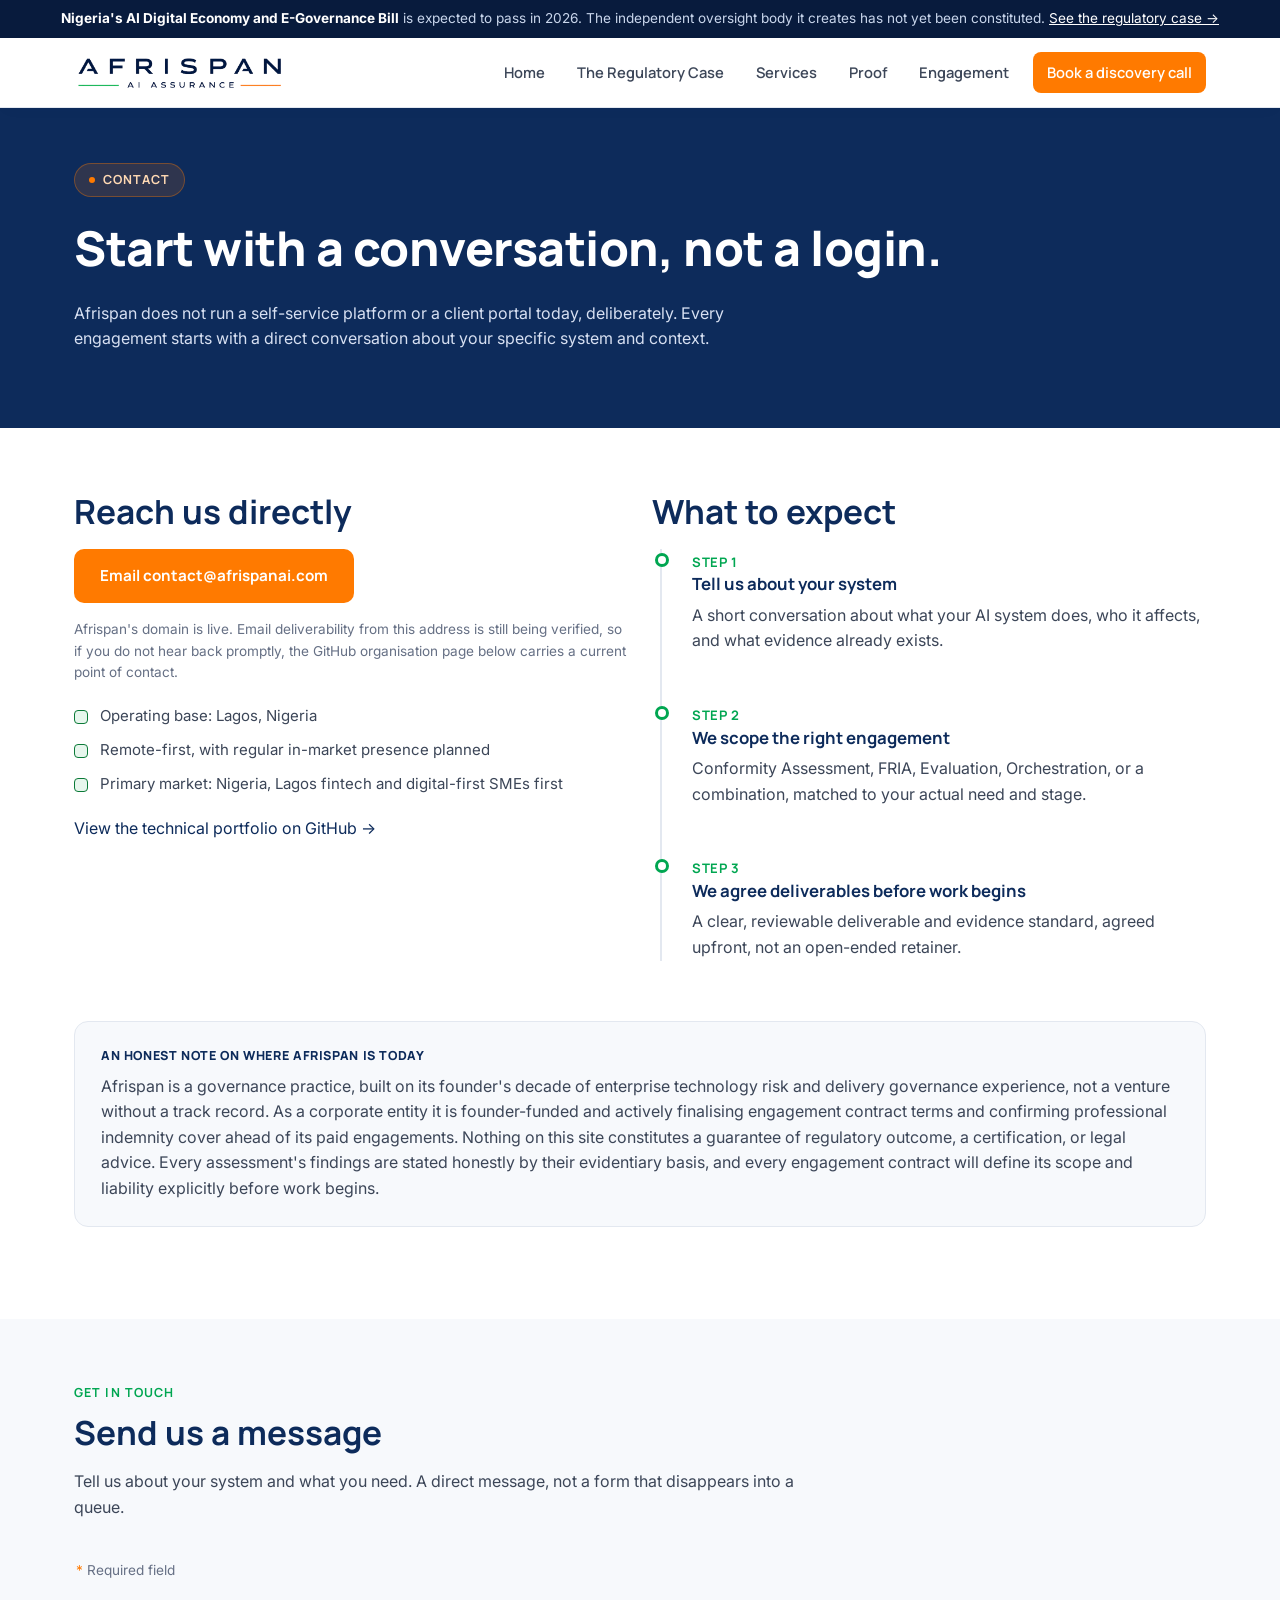
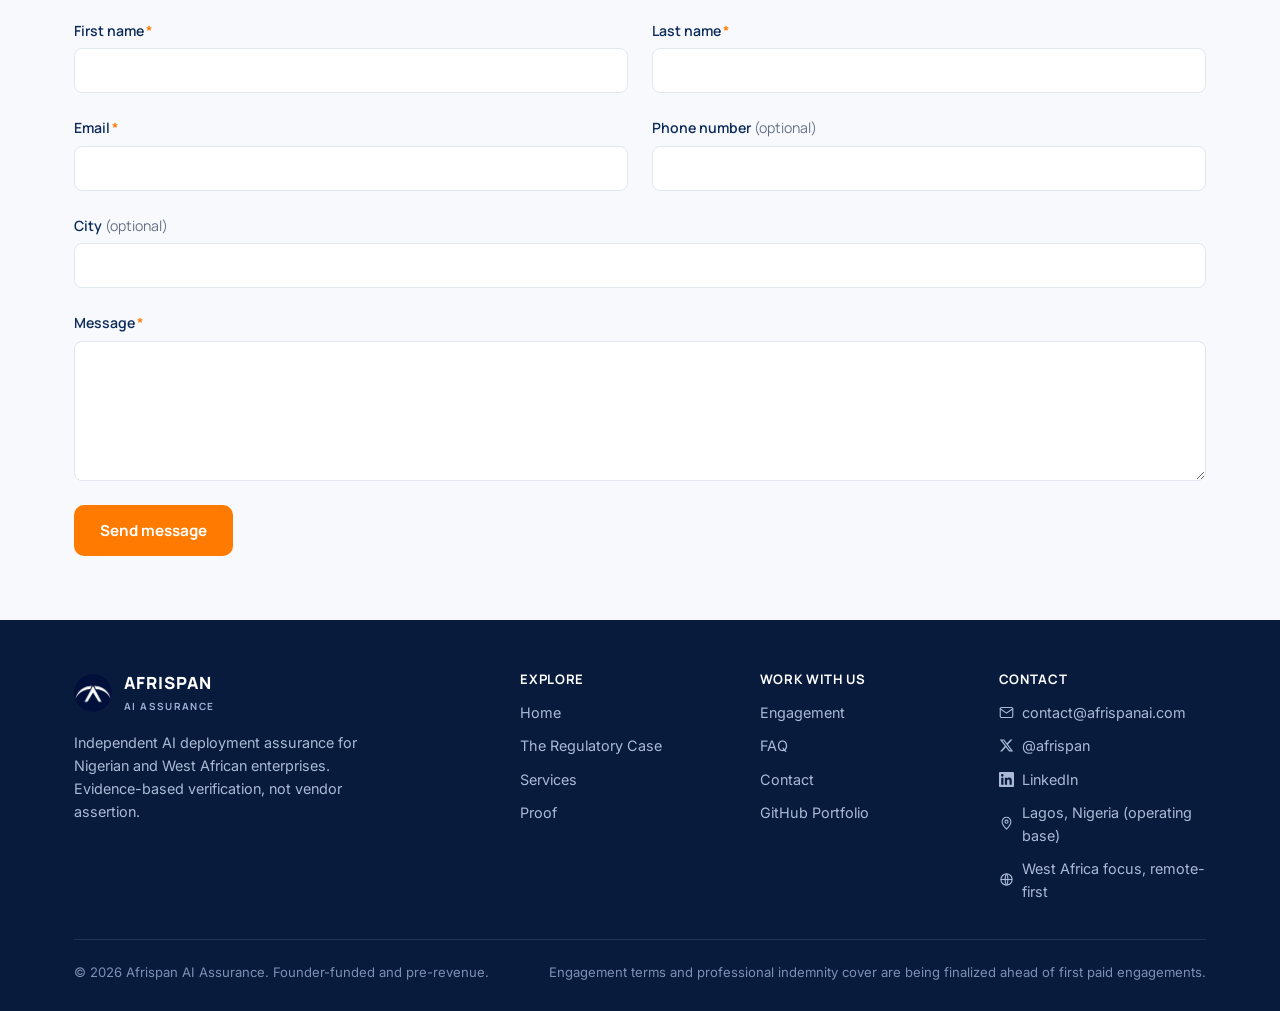
==== commit fea74868: "Move contact form to the end of the page, just above the footer The form now comes after "Reach us d" ====
--- a/contact.html
+++ b/contact.html
@@ -52,6 +52,49 @@
 
 <section>
   <div class="container">
+    <div class="grid grid-2">
+      <div>
+        <h2>Reach us directly</h2>
+        <p><a class="btn btn-primary" href="mailto:contact@afrispanai.com">Email contact@afrispanai.com</a></p>
+        <p class="small-note">Afrispan's domain is live. Email deliverability from this address is still being verified, so if you do not hear back promptly, the GitHub organisation page below carries a current point of contact.</p>
+        <ul class="tier-list" style="margin-top:20px;">
+          <li>Operating base: Lagos, Nigeria</li>
+          <li>Remote-first, with regular in-market presence planned</li>
+          <li>Primary market: Nigeria, Lagos fintech and digital-first SMEs first</li>
+        </ul>
+        <p style="margin-top:20px;"><a href="https://github.com/Afrispan-AI/ai-governance-suite" target="_blank" rel="noopener">View the technical portfolio on GitHub &rarr;</a></p>
+      </div>
+      <div>
+        <h2>What to expect</h2>
+        <div class="timeline">
+          <div class="timeline-item">
+            <span class="timeline-date">Step 1</span>
+            <h4>Tell us about your system</h4>
+            <p>A short conversation about what your AI system does, who it affects, and what evidence already exists.</p>
+          </div>
+          <div class="timeline-item">
+            <span class="timeline-date">Step 2</span>
+            <h4>We scope the right engagement</h4>
+            <p>Conformity Assessment, FRIA, Evaluation, Orchestration, or a combination, matched to your actual need and stage.</p>
+          </div>
+          <div class="timeline-item">
+            <span class="timeline-date">Step 3</span>
+            <h4>We agree deliverables before work begins</h4>
+            <p>A clear, reviewable deliverable and evidence standard, agreed upfront, not an open-ended retainer.</p>
+          </div>
+        </div>
+      </div>
+    </div>
+
+    <div class="callout" style="margin-top:44px;">
+      <span class="callout-label">An honest note on where Afrispan is today</span>
+      <p>Afrispan is a governance practice, built on its founder's decade of enterprise technology risk and delivery governance experience, not a venture without a track record. As a corporate entity it is founder-funded and actively finalising engagement contract terms and confirming professional indemnity cover ahead of its paid engagements. Nothing on this site constitutes a guarantee of regulatory outcome, a certification, or legal advice. Every assessment's findings are stated honestly by their evidentiary basis, and every engagement contract will define its scope and liability explicitly before work begins.</p>
+    </div>
+  </div>
+</section>
+
+<section class="section-alt">
+  <div class="container">
     <div class="section-head">
       <span class="kicker">Get In Touch</span>
       <h2>Send us a message</h2>
@@ -93,49 +136,6 @@
       </div>
       <button type="submit" class="btn btn-primary form-submit">Send message</button>
     </form>
-  </div>
-</section>
-
-<section class="section-alt">
-  <div class="container">
-    <div class="grid grid-2">
-      <div>
-        <h2>Reach us directly</h2>
-        <p><a class="btn btn-primary" href="mailto:contact@afrispanai.com">Email contact@afrispanai.com</a></p>
-        <p class="small-note">Afrispan's domain is live. Email deliverability from this address is still being verified, so if you do not hear back promptly, the GitHub organisation page below carries a current point of contact.</p>
-        <ul class="tier-list" style="margin-top:20px;">
-          <li>Operating base: Lagos, Nigeria</li>
-          <li>Remote-first, with regular in-market presence planned</li>
-          <li>Primary market: Nigeria, Lagos fintech and digital-first SMEs first</li>
-        </ul>
-        <p style="margin-top:20px;"><a href="https://github.com/Afrispan-AI/ai-governance-suite" target="_blank" rel="noopener">View the technical portfolio on GitHub &rarr;</a></p>
-      </div>
-      <div>
-        <h2>What to expect</h2>
-        <div class="timeline">
-          <div class="timeline-item">
-            <span class="timeline-date">Step 1</span>
-            <h4>Tell us about your system</h4>
-            <p>A short conversation about what your AI system does, who it affects, and what evidence already exists.</p>
-          </div>
-          <div class="timeline-item">
-            <span class="timeline-date">Step 2</span>
-            <h4>We scope the right engagement</h4>
-            <p>Conformity Assessment, FRIA, Evaluation, Orchestration, or a combination, matched to your actual need and stage.</p>
-          </div>
-          <div class="timeline-item">
-            <span class="timeline-date">Step 3</span>
-            <h4>We agree deliverables before work begins</h4>
-            <p>A clear, reviewable deliverable and evidence standard, agreed upfront, not an open-ended retainer.</p>
-          </div>
-        </div>
-      </div>
-    </div>
-
-    <div class="callout" style="margin-top:44px;">
-      <span class="callout-label">An honest note on where Afrispan is today</span>
-      <p>Afrispan is a governance practice, built on its founder's decade of enterprise technology risk and delivery governance experience, not a venture without a track record. As a corporate entity it is founder-funded and actively finalising engagement contract terms and confirming professional indemnity cover ahead of its paid engagements. Nothing on this site constitutes a guarantee of regulatory outcome, a certification, or legal advice. Every assessment's findings are stated honestly by their evidentiary basis, and every engagement contract will define its scope and liability explicitly before work begins.</p>
-    </div>
   </div>
 </section>
 </main>
